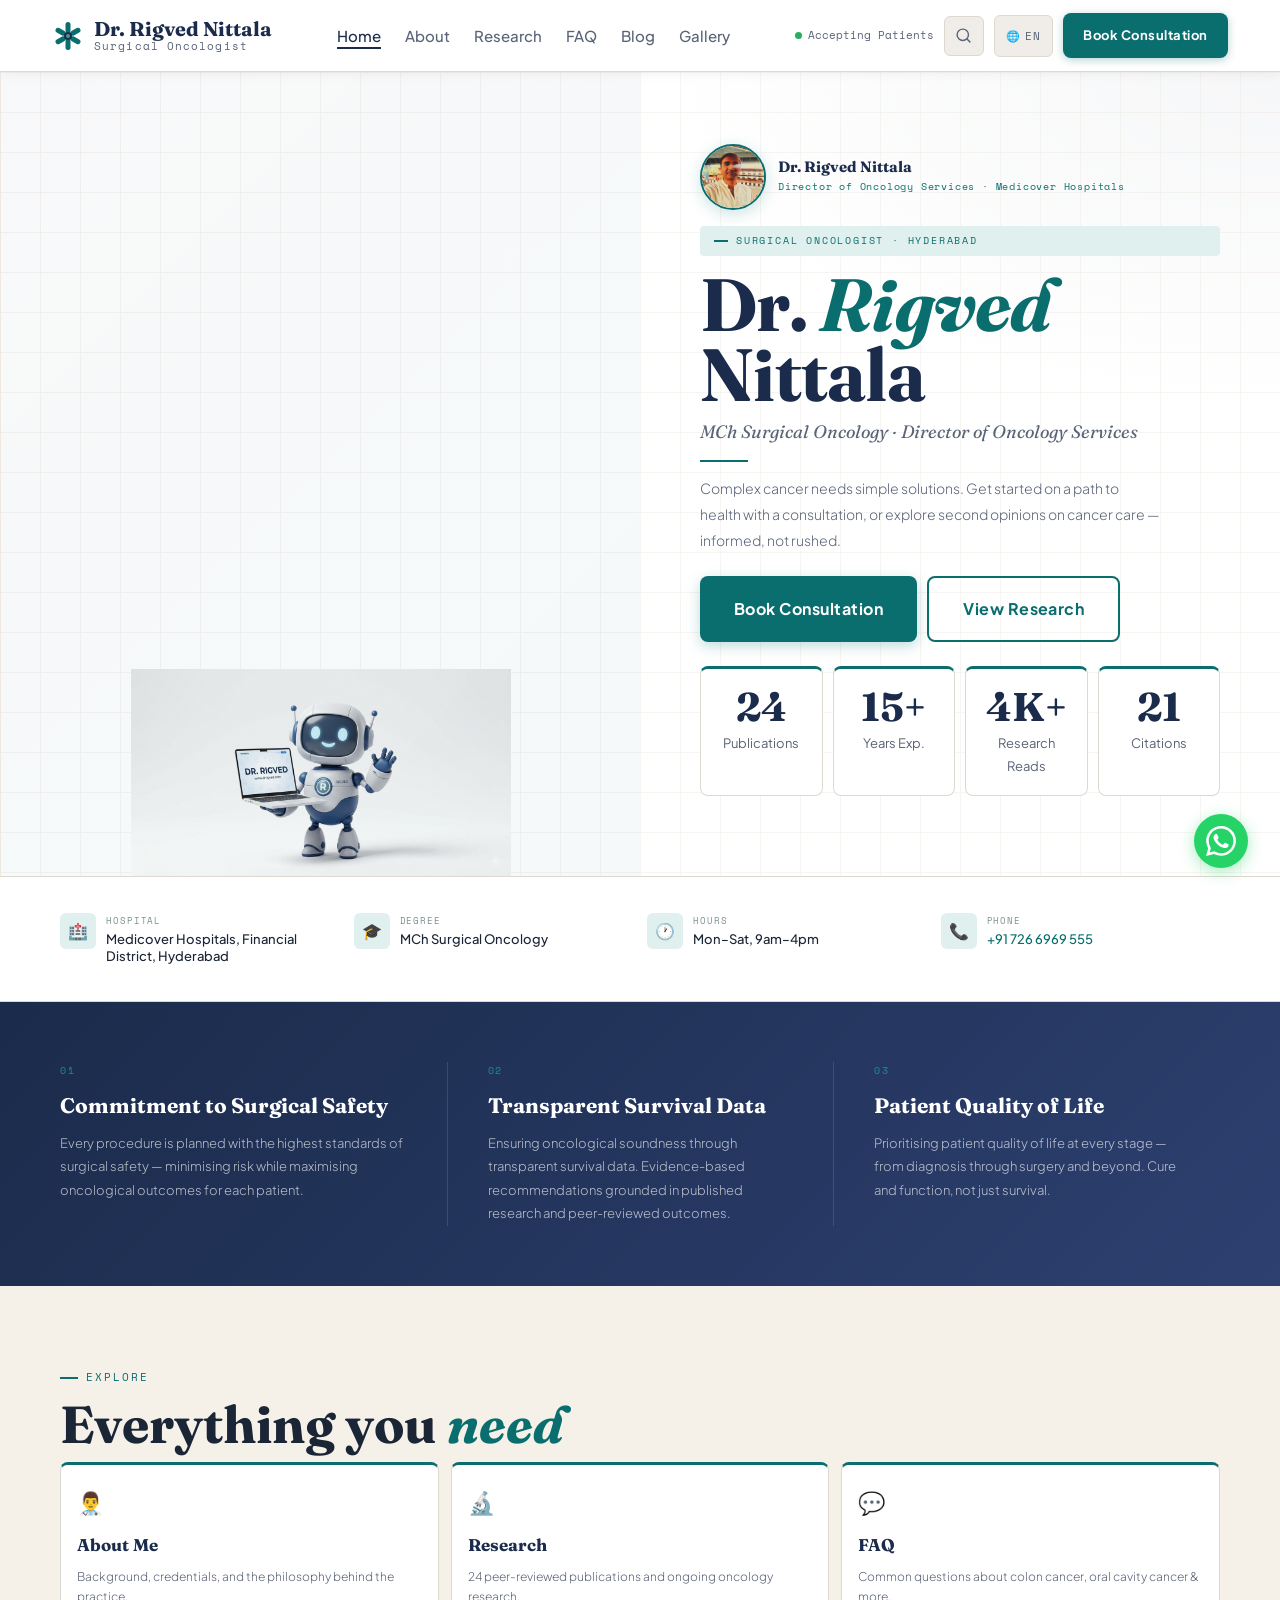
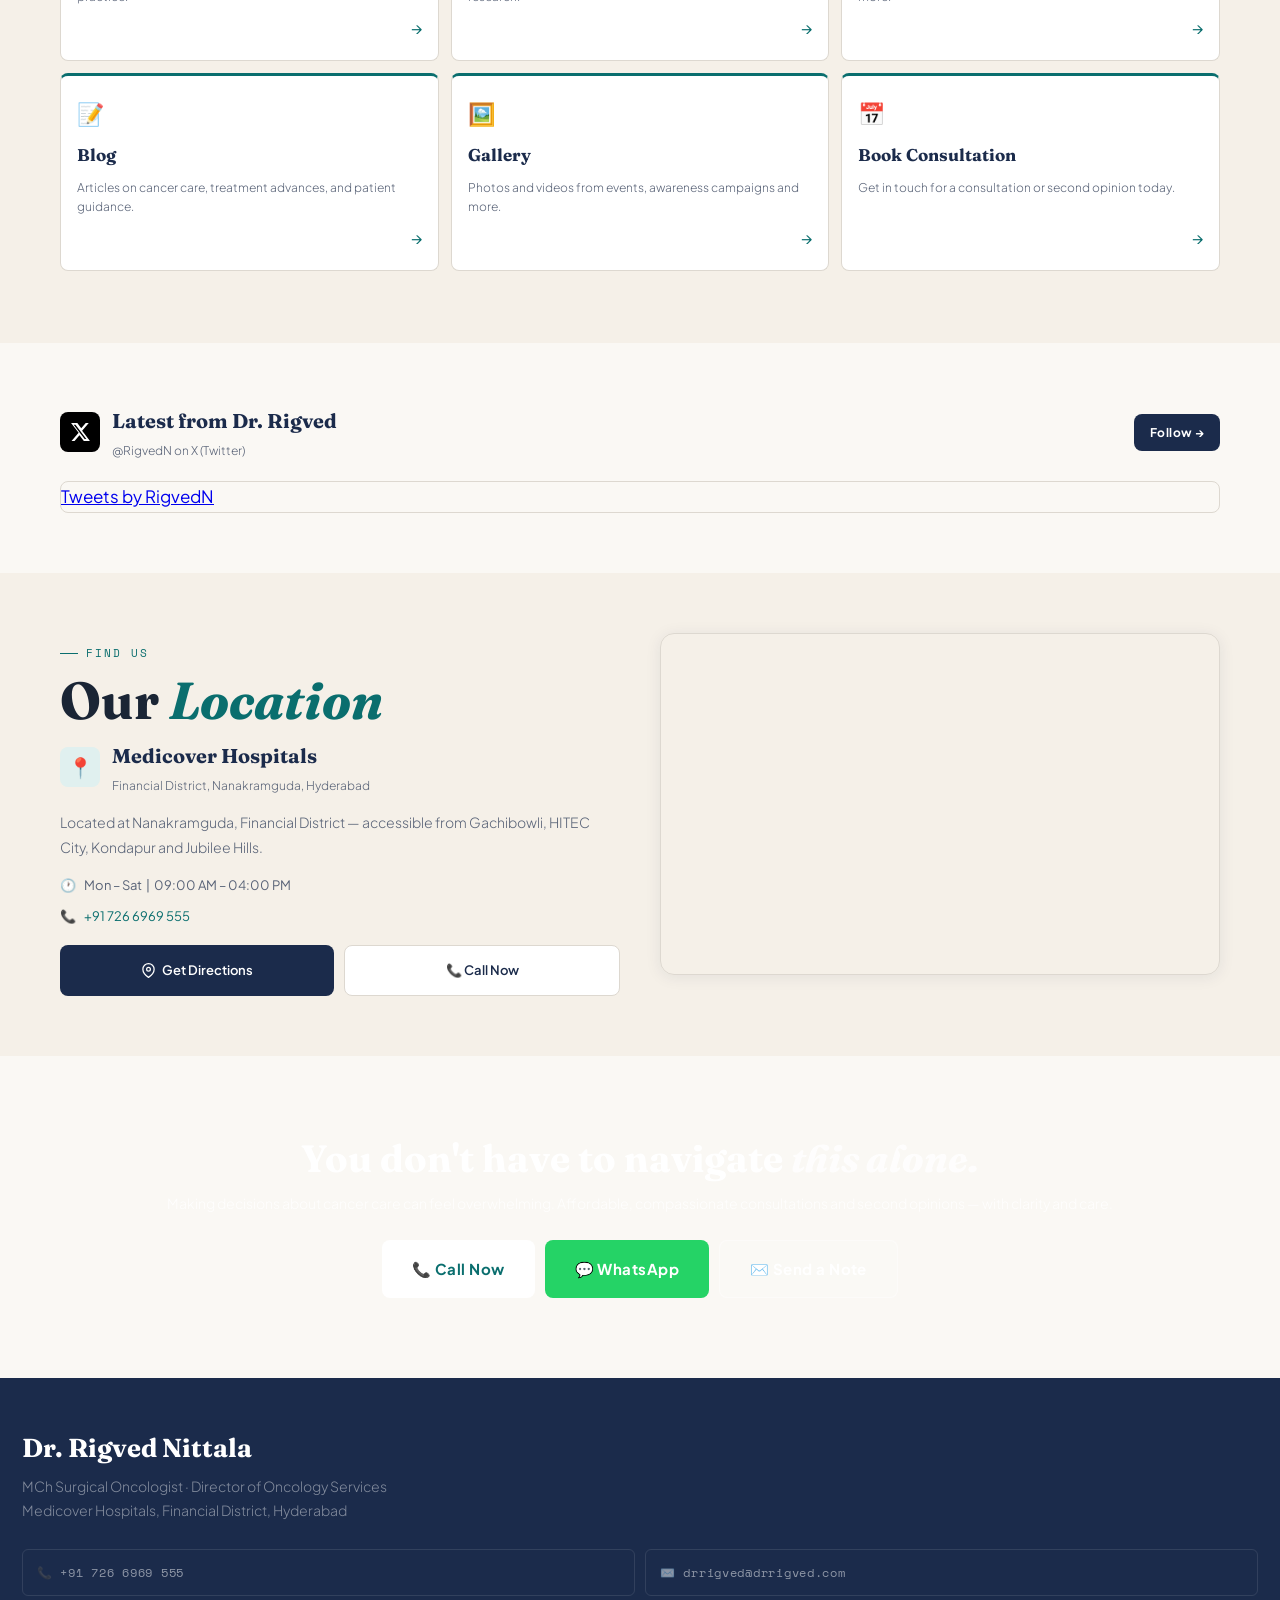
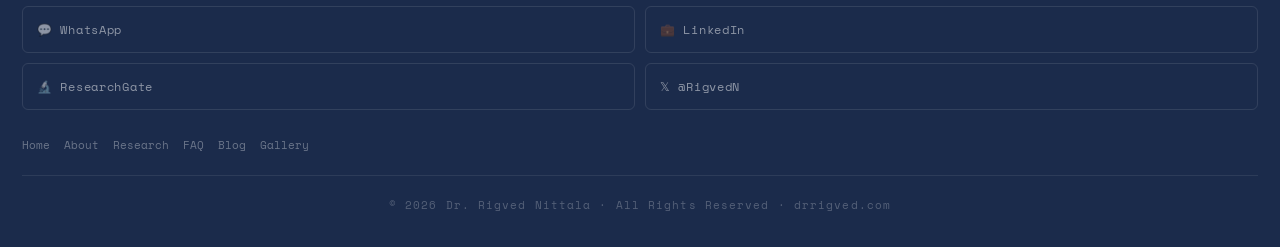
==== index.html @ e98cf2ef "Add files via upload" ====
<!DOCTYPE html>
<html lang="en" data-lang="en">
<head>
<meta charset="UTF-8"><meta name="viewport" content="width=device-width,initial-scale=1">
<title>Dr. Rigved Nittala — Surgical Oncologist, Hyderabad</title>
<meta name="description" content="Complex cancer needs simple solutions. Dr. Rigved Nittala, MCh Surgical Oncologist and Director of Oncology Services at Medicover Hospitals Hyderabad.">
<meta name="theme-color" content="#1B2B4B">
<link rel="manifest" href="manifest.json">
<link rel="stylesheet" href="shared.css">
<style>
/* HERO */
.hero{background:var(--white);position:relative;overflow:hidden;padding:36px 20px 52px}
.hero-bg{position:absolute;inset:0;background:radial-gradient(ellipse 70% 60% at 100% 0%,rgba(27,43,75,.04),transparent 70%);pointer-events:none}
.hero-grid{position:absolute;inset:0;background-image:linear-gradient(var(--border-light) 1px,transparent 1px),linear-gradient(90deg,var(--border-light) 1px,transparent 1px);background-size:40px 40px;opacity:.4;pointer-events:none}
.hero-robot{position:absolute;top:0;right:0;width:150px;pointer-events:none;z-index:1}
.hero-robot img{width:100%;height:auto;display:block;mix-blend-mode:multiply}
.hero-text{position:relative;z-index:2}
.doc-strip{display:flex;align-items:center;gap:12px;margin-bottom:16px}
.doc-strip-img{width:66px;height:66px;border-radius:50%;object-fit:cover;object-position:center top;border:2.5px solid var(--teal);box-shadow:0 4px 16px rgba(10,110,110,.2);flex-shrink:0}
.doc-strip-name{font-family:var(--serif);font-size:15px;font-weight:700;color:var(--navy);line-height:1.2}
.doc-strip-role{font-family:var(--mono);font-size:10px;letter-spacing:.08em;color:var(--teal);margin-top:2px}
.hero-badge{display:inline-flex;align-items:center;gap:8px;font-family:var(--mono);font-size:10px;letter-spacing:.18em;text-transform:uppercase;color:var(--teal);background:var(--teal-pale);padding:6px 14px;border-radius:4px;margin-bottom:14px}
.hero-badge::before{content:'';width:14px;height:1.5px;background:var(--teal)}
.hero-name{font-family:var(--serif);font-size:clamp(36px,9vw,74px);font-weight:700;line-height:.95;letter-spacing:-.01em;color:var(--navy);margin-bottom:6px}
.hero-name span{color:var(--teal);font-style:italic}
.hero-title{font-family:var(--serif);font-size:clamp(13px,3vw,18px);font-style:italic;color:var(--muted);margin-bottom:12px}
.hero-divider{width:48px;height:2.5px;background:var(--teal);margin-bottom:14px}
.hero-desc{font-size:14px;line-height:1.85;color:var(--muted);font-weight:300;margin-bottom:22px;max-width:460px}
.hero-ctas{display:flex;flex-direction:column;gap:10px;margin-bottom:24px}
.stats-row{display:grid;grid-template-columns:1fr 1fr;gap:10px;position:relative;z-index:2}

/* PILLARS */
.pillars{background:linear-gradient(135deg,var(--navy) 0%,var(--navy-light) 100%);padding:40px 20px}
.pillar{border-top:1px solid rgba(255,255,255,.12);padding:24px 0}
.pillar:first-child{border-top:none;padding-top:0}
.pillar-num{font-family:var(--mono);font-size:10px;letter-spacing:.18em;color:var(--teal-light);margin-bottom:8px}
.pillar-title{font-family:var(--serif);font-size:21px;font-weight:700;color:white;margin-bottom:8px}
.pillar-desc{font-size:13px;line-height:1.8;color:rgba(255,255,255,.68);font-weight:300}

/* QUICK LINKS */
.quick-links{padding:40px 20px;background:var(--bg-ivory)}
.quick-links-grid{display:grid;grid-template-columns:1fr 1fr;gap:12px}
.ql-card{background:var(--white);border:1px solid var(--border);border-radius:var(--radius);padding:18px 16px;text-decoration:none;color:var(--text);display:flex;flex-direction:column;gap:8px;transition:all .2s;border-top:3px solid var(--teal)}
.ql-card:active,.ql-card:hover{box-shadow:var(--shadow-lg);transform:translateY(-2px)}
.ql-icon{font-size:22px}
.ql-title{font-family:var(--serif);font-size:17px;font-weight:700;color:var(--navy)}
.ql-desc{font-size:12px;color:var(--muted);font-weight:300;line-height:1.6}
.ql-arrow{font-size:16px;color:var(--teal);margin-top:auto;align-self:flex-end}

/* TRUST STRIP */
.trust-strip{background:var(--white);border-top:1px solid var(--border);border-bottom:1px solid var(--border);padding:24px 20px}
.trust-items{display:grid;grid-template-columns:1fr 1fr;gap:14px}
.trust-item{display:flex;align-items:flex-start;gap:10px}
.trust-icon{width:36px;height:36px;background:var(--teal-pale);border-radius:6px;display:flex;align-items:center;justify-content:center;font-size:16px;flex-shrink:0}
.trust-label{font-family:var(--mono);font-size:9px;letter-spacing:.1em;color:var(--sage);text-transform:uppercase;margin-bottom:2px}
.trust-val{font-size:13px;font-weight:500;color:var(--text);line-height:1.3}

/* TWITTER FEED */
.twitter-section{padding:40px 20px;background:var(--bg)}
.twitter-header{display:flex;align-items:center;gap:12px;margin-bottom:20px}
.twitter-icon{width:40px;height:40px;background:#000;border-radius:8px;display:flex;align-items:center;justify-content:center;flex-shrink:0}
.twitter-icon svg{width:22px;height:22px;fill:white}
.twitter-title{font-family:var(--serif);font-size:20px;font-weight:700;color:var(--navy)}
.twitter-sub{font-size:12px;color:var(--muted);font-weight:300;margin-top:2px}
.twitter-embed-wrap{border-radius:var(--radius);overflow:hidden;border:1px solid var(--border);max-height:480px;overflow-y:auto}

/* LOCATION MAP */
.location-section{padding:40px 20px;background:var(--bg-ivory)}
.location-header{display:flex;align-items:center;gap:12px;margin-bottom:14px}
.location-pin{width:40px;height:40px;background:var(--teal-pale);border-radius:8px;display:flex;align-items:center;justify-content:center;font-size:20px;flex-shrink:0}
.location-title{font-family:var(--serif);font-size:20px;font-weight:700;color:var(--navy)}
.location-sub{font-size:12px;color:var(--muted);font-weight:300;margin-top:2px}
.map-wrap{border-radius:var(--radius-lg);overflow:hidden;border:1px solid var(--border);box-shadow:var(--shadow)}
.map-wrap iframe{width:100%;height:260px;border:0;display:block}
.map-actions{display:flex;gap:10px;margin-top:12px}
.map-btn{flex:1;display:flex;align-items:center;justify-content:center;gap:6px;padding:13px;background:var(--navy);color:white;border-radius:var(--radius);text-decoration:none;font-family:var(--sans);font-size:13px;font-weight:600;transition:background .2s;min-height:48px}
.map-btn:hover{background:var(--navy-light)}
.map-btn-ghost{background:var(--white);color:var(--navy);border:1.5px solid var(--border)}
.map-btn-ghost:hover{border-color:var(--navy)}

/* CTA BANNER */
.cta-banner{background:linear-gradient(135deg,var(--teal) 0%,var(--coral) 100%);padding:44px 20px;text-align:center}
.cta-banner h2{font-family:var(--serif);font-size:28px;font-weight:700;color:white;margin-bottom:10px;line-height:1.2}
.cta-banner p{font-size:14px;color:rgba(255,255,255,.85);font-weight:300;margin-bottom:24px;line-height:1.7}
.cta-banner-btns{display:flex;flex-direction:column;gap:10px;max-width:300px;margin:0 auto}

/* SEARCH */
.search-btn{background:var(--surface);border:1px solid var(--border);border-radius:6px;width:40px;height:40px;display:flex;align-items:center;justify-content:center;cursor:pointer;color:var(--muted);transition:all .2s;flex-shrink:0}
.search-btn:hover{background:var(--teal-pale);border-color:var(--teal);color:var(--teal)}

@media(min-width:768px){
  .hero{padding:0;display:grid;grid-template-columns:1fr 1fr;gap:0;align-items:stretch;min-height:calc(100vh - 104px)}
  .hero-text{padding:72px 60px 80px;display:flex;flex-direction:column;justify-content:center}
  .hero-robot{position:static;width:100%;height:100%;display:flex;align-items:flex-end;justify-content:center;background:linear-gradient(135deg,rgba(27,43,75,.03),rgba(10,110,110,.04));border-left:1px solid var(--border-light);padding:20px 24px 0}
  .hero-robot img{width:min(380px,90%);height:auto;mix-blend-mode:multiply}
  .hero-ctas{flex-direction:row}
  .stats-row{grid-template-columns:repeat(4,1fr)}
  .pillars{padding:60px;display:grid;grid-template-columns:repeat(3,1fr);gap:0}
  .pillar{border-top:none;border-left:1px solid rgba(255,255,255,.12);padding:0 40px}
  .pillar:first-child{padding-left:0;border-left:none}
  .quick-links{padding:72px 60px}
  .quick-links-grid{grid-template-columns:repeat(3,1fr)}
  .trust-strip{padding:36px 60px}
  .trust-items{grid-template-columns:repeat(4,1fr)}
  .twitter-section{padding:60px}
  .location-section{padding:60px}
  .location-content{display:grid;grid-template-columns:1fr 1fr;gap:40px;align-items:start}
  .map-wrap iframe{height:340px}
  .cta-banner{padding:80px 60px}
  .cta-banner h2{font-size:38px}
  .cta-banner-btns{flex-direction:row;max-width:none;justify-content:center}
}
</style>
</head>
<body>

<!-- TRANSLATIONS -->
<script>
const TRANSLATIONS = {
  en: {
    badge:'Surgical Oncologist · Hyderabad',
    heroDesc:'Complex cancer needs simple solutions. Get started on a path to health with a consultation, or explore second opinions on cancer care — informed, not rushed.',
    bookBtn:'Book Consultation',
    viewResearch:'View Research',
    pillar1Title:'Commitment to Surgical Safety',
    pillar1Desc:'Every procedure is planned with the highest standards of surgical safety — minimising risk while maximising oncological outcomes for each patient.',
    pillar2Title:'Transparent Survival Data',
    pillar2Desc:'Ensuring oncological soundness through transparent survival data. Evidence-based recommendations grounded in published research and peer-reviewed outcomes.',
    pillar3Title:'Patient Quality of Life',
    pillar3Desc:'Prioritising patient quality of life at every stage — from diagnosis through surgery and beyond. Cure and function, not just survival.',
    floatBtn:'📞 Book Appointment Now',
    trustHospital:'Medicover Hospitals, Financial District, Hyderabad',
    trustDegree:'MCh Surgical Oncology',
    trustHours:'Mon–Sat, 9am–4pm',
    trustPhone:'+91 726 6969 555',
  },
  te: {
    badge:'శస్త్రచికిత్స ఆంకాలజిస్ట్ · హైదరాబాద్',
    heroDesc:'క్లిష్టమైన క్యాన్సర్‌కు సరళమైన పరిష్కారాలు అవసరం. సంప్రదింపు ద్వారా ఆరోగ్య మార్గంలో ప్రారంభించండి.',
    bookBtn:'అపాయింట్‌మెంట్ బుక్ చేయండి',
    viewResearch:'పరిశోధన చూడండి',
    pillar1Title:'శస్త్రచికిత్స భద్రతకు నిబద్ధత',
    pillar1Desc:'ప్రతి విధానం అత్యున్నత శస్త్రచికిత్స భద్రతా ప్రమాణాలతో ప్రణాళిక చేయబడుతుంది.',
    pillar2Title:'పారదర్శక మనుగడ డేటా',
    pillar2Desc:'ప్రచురించిన పరిశోధన మరియు పీర్-రివ్యూ ఫలితాలపై ఆధారపడిన సాక్ష్య-ఆధారిత సిఫార్సులు.',
    pillar3Title:'రోగి జీవన నాణ్యత',
    pillar3Desc:'రోగ నిర్ధారణ నుండి శస్త్రచికిత్స వరకు ప్రతి దశలో రోగి జీవన నాణ్యతకు ప్రాధాన్యత.',
    floatBtn:'📞 ఇప్పుడు అపాయింట్‌మెంట్ బుక్ చేయండి',
    trustHospital:'మెడికోవర్ హాస్పిటల్స్, ఫైనాన్షియల్ డిస్ట్రిక్ట్, హైదరాబాద్',
    trustDegree:'MCh శస్త్రచికిత్స ఆంకాలజీ',
    trustHours:'సోమ–శని, ఉదయం 9 – సాయంత్రం 4',
    trustPhone:'+91 726 6969 555',
  },
  hi: {
    badge:'सर्जिकल ऑन्कोलॉजिस्ट · हैदराबाद',
    heroDesc:'जटिल कैंसर को सरल समाधान की जरूरत है। परामर्श से स्वास्थ्य की राह शुरू करें।',
    bookBtn:'अपॉइंटमेंट बुक करें',
    viewResearch:'शोध देखें',
    pillar1Title:'सर्जिकल सुरक्षा के प्रति प्रतिबद्धता',
    pillar1Desc:'हर प्रक्रिया सर्जिकल सुरक्षा के उच्चतम मानकों के साथ योजनाबद्ध है।',
    pillar2Title:'पारदर्शी उत्तरजीविता डेटा',
    pillar2Desc:'प्रकाशित शोध और सहकर्मी-समीक्षित परिणामों पर आधारित साक्ष्य-आधारित सिफारिशें।',
    pillar3Title:'रोगी जीवन गुणवत्ता',
    pillar3Desc:'निदान से सर्जरी तक हर चरण में रोगी के जीवन की गुणवत्ता को प्राथमिकता।',
    floatBtn:'📞 अभी अपॉइंटमेंट बुक करें',
    trustHospital:'मेडिकवर हॉस्पिटल्स, फाइनेंशियल डिस्ट्रिक्ट, हैदराबाद',
    trustDegree:'MCh सर्जिकल ऑन्कोलॉजी',
    trustHours:'सोम–शनि, सुबह 9 – शाम 4',
    trustPhone:'+91 726 6969 555',
  }
};
let currentLang = 'en';
function setLang(lang) {
  currentLang = lang;
  const t = TRANSLATIONS[lang];
  document.querySelectorAll('[data-t]').forEach(el => {
    const key = el.dataset.t;
    if (t[key]) el.innerHTML = t[key];
  });
  document.querySelectorAll('.lang-option').forEach(o => o.classList.toggle('active', o.dataset.lang === lang));
  document.documentElement.setAttribute('lang', lang);
  toggleLangMenu();
}
function toggleLangMenu() {
  document.getElementById('langMenu').classList.toggle('open');
}
</script>

</div>

<!-- NAV -->
<nav class="main-nav">
  <a href="index.html" class="nav-logo">
    <svg width="32" height="32" viewBox="0 0 64 64"><g transform="translate(32,32)"><rect x="-5" y="-28" width="10" height="22" rx="5" fill="#0A6E6E" transform="rotate(0)"/><rect x="-5" y="-28" width="10" height="22" rx="5" fill="#0A6E6E" transform="rotate(60)"/><rect x="-5" y="-28" width="10" height="22" rx="5" fill="#0A6E6E" transform="rotate(120)"/><rect x="-5" y="-28" width="10" height="22" rx="5" fill="#0A6E6E" transform="rotate(180)"/><rect x="-5" y="-28" width="10" height="22" rx="5" fill="#0A6E6E" transform="rotate(240)"/><rect x="-5" y="-28" width="10" height="22" rx="5" fill="#0A6E6E" transform="rotate(300)"/><circle r="8" fill="#1B2B4B"/><circle r="4" fill="#4A9B8E"/></g></svg>
    <div class="nav-logo-text">Dr. Rigved Nittala<small>Surgical Oncologist</small></div>
  </a>
  <ul class="nav-links">
    <li><a href="index.html" class="active">Home</a></li>
    <li><a href="about.html">About</a></li>
    <li><a href="research.html">Research</a></li>
    <li><a href="faq.html">FAQ</a></li>
    <li><a href="blog.html">Blog</a></li>
    <li><a href="gallery.html">Gallery</a></li>
  </ul>
  <div class="nav-right" style="position:relative">
    <div class="nav-status" style="display:none;align-items:center;gap:6px;font-family:var(--mono);font-size:11px;color:var(--muted)" id="navStatus"><span class="status-dot"></span>Accepting Patients</div>
    <button class="search-btn" onclick="openSearch()" aria-label="Search">
      <svg width="17" height="17" viewBox="0 0 24 24" fill="none" stroke="currentColor" stroke-width="2" stroke-linecap="round" stroke-linejoin="round"><circle cx="11" cy="11" r="8"/><line x1="21" y1="21" x2="16.65" y2="16.65"/></svg>
    </button>
    <button class="lang-btn" onclick="toggleLangMenu()">🌐 <span id="langLabel">EN</span></button>
    <div class="lang-menu" id="langMenu">
      <div class="lang-option active" data-lang="en" onclick="setLang('en');document.getElementById('langLabel').textContent='EN'">🇬🇧 English</div>
      <div class="lang-option" data-lang="te" onclick="setLang('te');document.getElementById('langLabel').textContent='TE'">🇮🇳 తెలుగు</div>
      <div class="lang-option" data-lang="hi" onclick="setLang('hi');document.getElementById('langLabel').textContent='HI'">🇮🇳 हिंदी</div>
    </div>
    <a href="about.html#contact" class="nav-cta">Book Consultation</a>
  </div>
</nav>

<!-- SEARCH OVERLAY -->
<div class="search-overlay" id="searchOverlay" onclick="closeSearchBg(event)">
  <div class="search-box">
    <div class="search-input-wrap">
      <svg width="18" height="18" viewBox="0 0 24 24" fill="none" stroke="var(--teal)" stroke-width="2" stroke-linecap="round" stroke-linejoin="round" style="flex-shrink:0"><circle cx="11" cy="11" r="8"/><line x1="21" y1="21" x2="16.65" y2="16.65"/></svg>
      <input type="text" id="searchInput" placeholder="Search pages, conditions, topics..." autocomplete="off" oninput="doSearch(this.value)" onkeydown="handleKey(event)"/>
      <button onclick="closeSearch()" class="search-close">✕</button>
    </div>
    <div class="search-results" id="searchResults"></div>
    <div class="search-empty" id="searchEmpty" style="display:none;padding:28px;text-align:center;color:var(--muted);font-size:13px">No results found. Try a different search term.</div>
    <div class="search-hints" id="searchHints">
      <div class="search-hint-label">Quick links</div>
      <div class="search-hints-grid">
        <a href="about.html" class="search-hint-chip" onclick="closeSearch()">👨‍⚕️ About</a>
        <a href="research.html" class="search-hint-chip" onclick="closeSearch()">🔬 Research</a>
        <a href="faq.html" class="search-hint-chip" onclick="closeSearch()">💬 FAQ</a>
        <a href="blog.html" class="search-hint-chip" onclick="closeSearch()">📝 Blog</a>
        <a href="gallery.html" class="search-hint-chip" onclick="closeSearch()">🖼️ Gallery</a>
        <a href="about.html#contact" class="search-hint-chip" onclick="closeSearch()">📅 Book</a>
      </div>
    </div>
  </div>
</div>

<div class="page-wrap">

<!-- HERO -->
<section class="hero">
  <div class="hero-bg"></div><div class="hero-grid"></div>
  <div class="hero-robot reveal d2">
    <img src="mascot.png" alt="Dr. Rigved mascot"/>
  </div>
  <div class="hero-text">
    <div class="doc-strip reveal">
      <img src="doctor-photo.jpg" alt="Dr. Rigved Nittala" class="doc-strip-img"/>
      <div>
        <div class="doc-strip-name">Dr. Rigved Nittala</div>
        <div class="doc-strip-role">Director of Oncology Services · Medicover Hospitals</div>
      </div>
    </div>
    <div class="hero-badge reveal d1" data-t="badge">Surgical Oncologist · Hyderabad</div>
    <h1 class="hero-name reveal d1">Dr. <span>Rigved</span><br>Nittala</h1>
    <div class="hero-title reveal d2">MCh Surgical Oncology · Director of Oncology Services</div>
    <div class="hero-divider reveal d2"></div>
    <p class="hero-desc reveal d3" data-t="heroDesc">Complex cancer needs simple solutions. Get started on a path to health with a consultation, or explore second opinions on cancer care — informed, not rushed.</p>
    <div class="hero-ctas reveal d3">
      <a href="about.html#contact" class="btn btn-primary btn-lg" data-t="bookBtn">Book Consultation</a>
      <a href="research.html" class="btn btn-ghost btn-lg" data-t="viewResearch">View Research</a>
    </div>
    <div class="stats-row reveal d3">
      <div class="stat-card"><div class="stat-num">24</div><div class="stat-label">Publications</div></div>
      <div class="stat-card"><div class="stat-num">15+</div><div class="stat-label">Years Exp.</div></div>
      <div class="stat-card"><div class="stat-num">4K+</div><div class="stat-label">Research Reads</div></div>
      <div class="stat-card"><div class="stat-num">21</div><div class="stat-label">Citations</div></div>
    </div>
  </div>
</section>

<!-- TRUST STRIP -->
<div class="trust-strip">
  <div class="trust-items reveal">
    <div class="trust-item"><div class="trust-icon">🏥</div><div><div class="trust-label">Hospital</div><div class="trust-val" data-t="trustHospital">Medicover Hospitals, Financial District, Hyderabad</div></div></div>
    <div class="trust-item"><div class="trust-icon">🎓</div><div><div class="trust-label">Degree</div><div class="trust-val" data-t="trustDegree">MCh Surgical Oncology</div></div></div>
    <div class="trust-item"><div class="trust-icon">🕐</div><div><div class="trust-label">Hours</div><div class="trust-val" data-t="trustHours">Mon–Sat, 9am–4pm</div></div></div>
    <div class="trust-item"><div class="trust-icon">📞</div><div><div class="trust-label">Phone</div><div class="trust-val"><a href="tel:+917266969555" style="color:var(--teal);text-decoration:none" data-t="trustPhone">+91 726 6969 555</a></div></div></div>
  </div>
</div>

<!-- PILLARS -->
<div class="pillars">
  <div class="pillar reveal">
    <div class="pillar-num">01</div>
    <div class="pillar-title" data-t="pillar1Title">Commitment to Surgical Safety</div>
    <p class="pillar-desc" data-t="pillar1Desc">Every procedure is planned with the highest standards of surgical safety — minimising risk while maximising oncological outcomes for each patient.</p>
  </div>
  <div class="pillar reveal d1">
    <div class="pillar-num">02</div>
    <div class="pillar-title" data-t="pillar2Title">Transparent Survival Data</div>
    <p class="pillar-desc" data-t="pillar2Desc">Ensuring oncological soundness through transparent survival data. Evidence-based recommendations grounded in published research and peer-reviewed outcomes.</p>
  </div>
  <div class="pillar reveal d2">
    <div class="pillar-num">03</div>
    <div class="pillar-title" data-t="pillar3Title">Patient Quality of Life</div>
    <p class="pillar-desc" data-t="pillar3Desc">Prioritising patient quality of life at every stage — from diagnosis through surgery and beyond. Cure and function, not just survival.</p>
  </div>
</div>

<!-- QUICK LINKS -->
<div class="quick-links">
  <div class="section-label reveal">Explore</div>
  <h2 class="section-title reveal">Everything you <em>need</em></h2>
  <div class="quick-links-grid">
    <a href="about.html" class="ql-card reveal"><div class="ql-icon">👨‍⚕️</div><div class="ql-title">About Me</div><div class="ql-desc">Background, credentials, and the philosophy behind the practice.</div><div class="ql-arrow">→</div></a>
    <a href="research.html" class="ql-card reveal d1"><div class="ql-icon">🔬</div><div class="ql-title">Research</div><div class="ql-desc">24 peer-reviewed publications and ongoing oncology research.</div><div class="ql-arrow">→</div></a>
    <a href="faq.html" class="ql-card reveal d2"><div class="ql-icon">💬</div><div class="ql-title">FAQ</div><div class="ql-desc">Common questions about colon cancer, oral cavity cancer &amp; more.</div><div class="ql-arrow">→</div></a>
    <a href="blog.html" class="ql-card reveal"><div class="ql-icon">📝</div><div class="ql-title">Blog</div><div class="ql-desc">Articles on cancer care, treatment advances, and patient guidance.</div><div class="ql-arrow">→</div></a>
    <a href="gallery.html" class="ql-card reveal d1"><div class="ql-icon">🖼️</div><div class="ql-title">Gallery</div><div class="ql-desc">Photos and videos from events, awareness campaigns and more.</div><div class="ql-arrow">→</div></a>
    <a href="about.html#contact" class="ql-card reveal d2" style="border-top-color:var(--teal)"><div class="ql-icon">📅</div><div class="ql-title">Book Consultation</div><div class="ql-desc">Get in touch for a consultation or second opinion today.</div><div class="ql-arrow" style="color:var(--teal)">→</div></a>
  </div>
</div>

<!-- TWITTER FEED -->
<div class="twitter-section">
  <div class="twitter-header reveal">
    <div class="twitter-icon">
      <svg viewBox="0 0 24 24"><path d="M18.244 2.25h3.308l-7.227 8.26 8.502 11.24H16.17l-4.714-6.231-5.401 6.231H2.742l7.733-8.835L2.252 2.25h6.837l4.26 5.632zm-1.161 17.52h1.833L7.084 4.126H5.117z"/></svg>
    </div>
    <div>
      <div class="twitter-title">Latest from Dr. Rigved</div>
      <div class="twitter-sub">@RigvedN on X (Twitter)</div>
    </div>
    <a href="https://twitter.com/RigvedN" target="_blank" class="btn btn-navy" style="margin-left:auto;font-size:12px;padding:8px 16px;min-height:36px">Follow →</a>
  </div>
  <div class="twitter-embed-wrap reveal d1">
    <a class="twitter-timeline" data-lang="en" data-height="460" data-theme="light" data-chrome="noheader nofooter noborders" href="https://twitter.com/RigvedN?ref_src=twsrc%5Etfw">Tweets by RigvedN</a>
  </div>
</div>

<!-- LOCATION MAP -->
<div class="location-section">
  <div class="location-content">
    <div>
      <div class="section-label reveal">Find Us</div>
      <h2 class="section-title reveal">Our <em>Location</em></h2>
      <div class="location-header reveal d1">
        <div class="location-pin">📍</div>
        <div>
          <div class="location-title">Medicover Hospitals</div>
          <div class="location-sub">Financial District, Nanakramguda, Hyderabad</div>
        </div>
      </div>
      <p class="reveal d2" style="font-size:14px;color:var(--muted);font-weight:300;line-height:1.8;margin-bottom:14px">Located at Nanakramguda, Financial District — accessible from Gachibowli, HITEC City, Kondapur and Jubilee Hills.</p>
      <div style="display:flex;flex-direction:column;gap:8px;margin-bottom:18px" class="reveal d2">
        <div style="display:flex;align-items:center;gap:8px;font-size:13px;color:var(--muted)"><span style="color:var(--teal)">🕐</span> Mon – Sat &nbsp;|&nbsp; 09:00 AM – 04:00 PM</div>
        <div style="display:flex;align-items:center;gap:8px;font-size:13px;color:var(--muted)"><span style="color:var(--teal)">📞</span><a href="tel:+917266969555" style="color:var(--teal);text-decoration:none">+91 726 6969 555</a></div>
      </div>
      <div class="map-actions reveal d3">
        <a href="https://www.google.com/maps/place/Medicover+Hospitals+Financial+District,+Hyderabad/@17.4128318,78.3357603,17z" target="_blank" class="map-btn">
          <svg width="15" height="15" viewBox="0 0 24 24" fill="none" stroke="white" stroke-width="2" stroke-linecap="round" stroke-linejoin="round"><path d="M21 10c0 7-9 13-9 13s-9-6-9-13a9 9 0 0118 0z"/><circle cx="12" cy="10" r="3"/></svg>
          Get Directions
        </a>
        <a href="tel:+917266969555" class="map-btn map-btn-ghost">📞 Call Now</a>
      </div>
    </div>
    <div class="map-wrap reveal d1">
      <iframe src="https://www.google.com/maps/embed?pb=!1m18!1m12!1m3!1d3807.8!2d78.3335716!3d17.4128318!2m3!1f0!2f0!3f0!3m2!1i1024!2i768!4f13.1!3m3!1m2!1s0x3bcb95006badfc35%3A0x31262c5c3a812822!2sMedicover%20Hospitals%20Financial%20District%2C%20Hyderabad!5e0!3m2!1sen!2sin!4v1699000000000!5m2!1sen!2sin" allowfullscreen="" loading="lazy" referrerpolicy="no-referrer-when-downgrade" title="Medicover Hospitals Financial District Hyderabad"></iframe>
    </div>
  </div>
</div>

<!-- CTA BANNER -->
<div class="cta-banner">
  <h2 class="reveal">You don't have to navigate <em style="opacity:.85">this alone.</em></h2>
  <p class="reveal d1">Making decisions about cancer care can feel overwhelming. Affordable, compassionate consultations and second opinions — with clarity and care.</p>
  <div class="cta-banner-btns reveal d2">
    <a href="tel:+917266969555" class="btn" style="background:white;color:var(--teal);font-weight:700;min-height:52px">📞 Call Now</a>
    <a href="https://wa.me/917266969555" target="_blank" class="btn" style="background:#25D366;color:white;min-height:52px">💬 WhatsApp</a>
    <a href="about.html#contact" class="btn" style="background:rgba(255,255,255,.15);color:white;border:1.5px solid rgba(255,255,255,.4);min-height:52px">✉️ Send a Note</a>
  </div>
</div>

<!-- FOOTER -->
<footer class="main-footer">
  <div class="footer-name">Dr. Rigved Nittala</div>
  <p class="footer-tagline">MCh Surgical Oncologist · Director of Oncology Services<br>Medicover Hospitals, Financial District, Hyderabad</p>
  <div class="footer-grid">
    <a href="tel:+917266969555">📞 +91 726 6969 555</a>
    <a href="mailto:drrigved@drrigved.com">✉️ drrigved@drrigved.com</a>
    <a href="https://wa.me/917266969555" target="_blank">💬 WhatsApp</a>
    <a href="http://www.linkedin.com/in/drrigvednittala" target="_blank">💼 LinkedIn</a>
    <a href="https://www.researchgate.net/profile/Rigved-Nittala" target="_blank">🔬 ResearchGate</a>
    <a href="https://twitter.com/RigvedN" target="_blank">𝕏 @RigvedN</a>
  </div>
  <div style="display:flex;gap:14px;flex-wrap:wrap;margin-bottom:20px">
    <a href="index.html" style="font-family:var(--mono);font-size:11px;color:rgba(255,255,255,.35);text-decoration:none">Home</a>
    <a href="about.html" style="font-family:var(--mono);font-size:11px;color:rgba(255,255,255,.35);text-decoration:none">About</a>
    <a href="research.html" style="font-family:var(--mono);font-size:11px;color:rgba(255,255,255,.35);text-decoration:none">Research</a>
    <a href="faq.html" style="font-family:var(--mono);font-size:11px;color:rgba(255,255,255,.35);text-decoration:none">FAQ</a>
    <a href="blog.html" style="font-family:var(--mono);font-size:11px;color:rgba(255,255,255,.35);text-decoration:none">Blog</a>
    <a href="gallery.html" style="font-family:var(--mono);font-size:11px;color:rgba(255,255,255,.35);text-decoration:none">Gallery</a>
  </div>
  <div class="footer-copy">© 2026 Dr. Rigved Nittala · All Rights Reserved · drrigved.com</div>
</footer>
</div>

<!-- BOTTOM NAV -->
<nav class="bottom-nav">
  <a href="index.html" class="active"><svg viewBox="0 0 24 24"><path d="M3 9l9-7 9 7v11a2 2 0 01-2 2H5a2 2 0 01-2-2z"/><polyline points="9,22 9,12 15,12 15,22"/></svg>Home</a>
  <a href="about.html"><svg viewBox="0 0 24 24"><path d="M20 21v-2a4 4 0 00-4-4H8a4 4 0 00-4 4v2"/><circle cx="12" cy="7" r="4"/></svg>About</a>
  <a href="research.html"><svg viewBox="0 0 24 24"><path d="M2 3h6a4 4 0 014 4v14a3 3 0 00-3-3H2z"/><path d="M22 3h-6a4 4 0 00-4 4v14a3 3 0 013-3h7z"/></svg>Research</a>
  <a href="faq.html"><svg viewBox="0 0 24 24"><circle cx="12" cy="12" r="10"/><path d="M9.09 9a3 3 0 015.83 1c0 2-3 3-3 3"/><line x1="12" y1="17" x2="12.01" y2="17"/></svg>FAQ</a>
  <a href="blog.html"><svg viewBox="0 0 24 24"><path d="M11 4H4a2 2 0 00-2 2v14a2 2 0 002 2h14a2 2 0 002-2v-7"/><path d="M18.5 2.5a2.121 2.121 0 013 3L12 15l-4 1 1-4 9.5-9.5z"/></svg>Blog</a>
  <a href="gallery.html"><svg viewBox="0 0 24 24"><rect x="3" y="3" width="18" height="18" rx="2"/><circle cx="8.5" cy="8.5" r="1.5"/><polyline points="21,15 16,10 5,21"/></svg>Gallery</a>
</nav>

<!-- FLOATING STICKY CTA (mobile) -->
<a href="about.html#contact" class="float-cta" data-t="floatBtn">
  <svg viewBox="0 0 24 24"><path d="M22 16.92v3a2 2 0 01-2.18 2 19.79 19.79 0 01-8.63-3.07A19.5 19.5 0 014.5 10.5a19.79 19.79 0 01-3.07-8.67A2 2 0 013.44 0h3a2 2 0 012 1.72c.127.96.361 1.903.7 2.81a2 2 0 01-.45 2.11L7.91 7.91a16 16 0 006.29 6.29l.88-.88a2 2 0 012.11-.45c.907.339 1.85.573 2.81.7A2 2 0 0122 16.92z"/></svg>
  📞 Book Appointment Now
</a>

<!-- WA FLOAT -->
<a href="https://wa.me/917266969555" class="wa-float" target="_blank" aria-label="WhatsApp">
  <svg viewBox="0 0 24 24"><path d="M17.472 14.382c-.297-.149-1.758-.867-2.03-.967-.273-.099-.471-.148-.67.15-.197.297-.767.966-.94 1.164-.173.199-.347.223-.644.075-.297-.15-1.255-.463-2.39-1.475-.883-.788-1.48-1.761-1.653-2.059-.173-.297-.018-.458.13-.606.134-.133.298-.347.446-.52.149-.174.198-.298.298-.497.099-.198.05-.371-.025-.52-.075-.149-.669-1.612-.916-2.207-.242-.579-.487-.5-.669-.51-.173-.008-.371-.01-.57-.01-.198 0-.52.074-.792.372-.272.297-1.04 1.016-1.04 2.479 0 1.462 1.065 2.875 1.213 3.074.149.198 2.096 3.2 5.077 4.487.709.306 1.262.489 1.694.625.712.227 1.36.195 1.871.118.571-.085 1.758-.719 2.006-1.413.248-.694.248-1.289.173-1.413-.074-.124-.272-.198-.57-.347m-5.421 7.403h-.004a9.87 9.87 0 01-5.031-1.378l-.361-.214-3.741.982.998-3.648-.235-.374a9.86 9.86 0 01-1.51-5.26c.001-5.45 4.436-9.884 9.888-9.884 2.64 0 5.122 1.03 6.988 2.898a9.825 9.825 0 012.893 6.994c-.003 5.45-4.437 9.884-9.885 9.884m8.413-18.297A11.815 11.815 0 0012.05 0C5.495 0 .16 5.335.157 11.892c0 2.096.547 4.142 1.588 5.945L.057 24l6.305-1.654a11.882 11.882 0 005.683 1.448h.005c6.554 0 11.89-5.335 11.893-11.893a11.821 11.821 0 00-3.48-8.413Z"/></svg>
</a>

<!-- TWITTER WIDGET SCRIPT -->
<script async src="https://platform.twitter.com/widgets.js" charset="utf-8"></script>

<script>
// TICKER
const tickerItems=['MCh Surgical Oncology','Director of Oncology Services · Medicover Hyderabad','Commitment to Surgical Safety','Transparent Survival Data','Prioritising Patient Quality of Life','24 Peer-Reviewed Publications','Uniportal VATS Specialist','Robotic Surgery','15+ Years Experience','Complex Cancer, Simple Solutions','Second Opinion Consultations','Tata Memorial Centre Trained'];



// REVEAL
const obs=new IntersectionObserver(e=>e.forEach(x=>{if(x.isIntersecting)x.target.classList.add('visible');}),{threshold:.1,rootMargin:'0px 0px -30px 0px'});
document.querySelectorAll('.reveal').forEach(el=>obs.observe(el));

// SEARCH DATA
const SEARCH_DATA=[
  {title:'About Dr. Rigved',desc:'Biography, credentials, career timeline',page:'About',icon:'👨‍⚕️',url:'about.html',tags:'about biography credentials career tata memorial malabar cancer mch surgical oncology'},
  {title:'Book a Consultation',desc:'In-person or online — affordable second opinions',page:'About',icon:'📅',url:'about.html#contact',tags:'book consultation appointment second opinion contact'},
  {title:'Research & Publications',desc:'24 peer-reviewed publications · 4,062 reads · 21 citations',page:'Research',icon:'🔬',url:'research.html',tags:'research publications papers peer reviewed researchgate oesophageal colorectal thoracic'},
  {title:'Colon Cancer FAQ',desc:'10 questions about colon cancer, symptoms, screening',page:'FAQ',icon:'💬',url:'faq.html',tags:'colon cancer faq colonoscopy fit test blood stool piles screening'},
  {title:'Oral Cavity Cancer FAQ',desc:'Questions about mouth cancer, gutka, white patches',page:'FAQ',icon:'💬',url:'faq.html',tags:'oral mouth cancer faq gutka pan masala khaini tobacco leukoplakia'},
  {title:'Blog — Cancer Care Insights',desc:'Evidence-based articles by Dr. Rigved',page:'Blog',icon:'📝',url:'blog.html',tags:'blog articles cancer care insights awareness oral colon treatment'},
  {title:'Gallery',desc:'Photos and videos from Dr. Rigved\'s practice',page:'Gallery',icon:'🖼️',url:'gallery.html',tags:'gallery photos videos events awareness team'},
  {title:'Uniportal VATS',desc:'Single-incision video-assisted thoracoscopic surgery',page:'About',icon:'🫁',url:'about.html',tags:'uniportal vats thoracoscopic minimally invasive thoracic lung oesophageal'},
  {title:'Robotic Surgery',desc:'Robot-assisted precision tumour resection',page:'About',icon:'🤖',url:'about.html',tags:'robotic surgery robot assisted oncology precision tumour'},
  {title:'Pediatric Oncology',desc:'Surgical management of childhood cancers',page:'About',icon:'🧒',url:'about.html',tags:'pediatric oncology childhood cancer surgery'},
  {title:'Second Opinion',desc:'Independent, affordable second opinions on cancer',page:'About',icon:'💬',url:'about.html#contact',tags:'second opinion cancer diagnosis treatment plan independent'},
  {title:'Contact',desc:'+91 726 6969 555 · drrigved@drrigved.com',page:'About',icon:'📞',url:'about.html#contact',tags:'contact phone email whatsapp call'},
];
let searchActive=-1;
function openSearch(){document.getElementById('searchOverlay').classList.add('open');document.body.style.overflow='hidden';setTimeout(()=>document.getElementById('searchInput').focus(),100);}
function closeSearch(){document.getElementById('searchOverlay').classList.remove('open');document.body.style.overflow='';document.getElementById('searchInput').value='';document.getElementById('searchResults').innerHTML='';document.getElementById('searchEmpty').style.display='none';document.getElementById('searchHints').style.display='block';searchActive=-1;}
function closeSearchBg(e){if(e.target===document.getElementById('searchOverlay'))closeSearch();}
function hl(text,q){if(!q)return text;return text.replace(new RegExp(`(${q.replace(/[.*+?^${}()|[\]\\]/g,'\\$&')})`, 'gi'),'<span class="search-result-match">$1</span>');}
function doSearch(q){
  const query=q.trim().toLowerCase();
  const results=document.getElementById('searchResults');
  const empty=document.getElementById('searchEmpty');
  const hints=document.getElementById('searchHints');
  searchActive=-1;
  if(!query){results.innerHTML='';empty.style.display='none';hints.style.display='block';return;}
  hints.style.display='none';
  const matches=SEARCH_DATA.filter(item=>item.title.toLowerCase().includes(query)||item.desc.toLowerCase().includes(query)||item.tags.toLowerCase().includes(query)).slice(0,8);
  if(!matches.length){results.innerHTML='';empty.style.display='block';return;}
  empty.style.display='none';
  results.innerHTML=matches.map((m,i)=>`<a href="${m.url}" class="search-result" onclick="closeSearch()"><div class="search-result-icon">${m.icon}</div><div><div class="search-result-title">${hl(m.title,q.trim())}</div><div class="search-result-desc">${hl(m.desc,q.trim())}</div><div class="search-result-page">${m.page}</div></div></a>`).join('');
}
function handleKey(e){
  const items=document.querySelectorAll('.search-result');
  if(e.key==='Escape'){closeSearch();return;}
  if(e.key==='ArrowDown'){e.preventDefault();searchActive=Math.min(searchActive+1,items.length-1);}
  else if(e.key==='ArrowUp'){e.preventDefault();searchActive=Math.max(searchActive-1,-1);}
  else if(e.key==='Enter'&&searchActive>=0){items[searchActive]?.click();return;}
  items.forEach((el,i)=>el.classList.toggle('active-result',i===searchActive));
}

// DESKTOP STATUS
if(window.innerWidth>=768)document.getElementById('navStatus').style.display='flex';

// PWA
if('serviceWorker' in navigator)navigator.serviceWorker.register('sw.js');
</script>
</body>
</html>
---- shared.css ----
@import url('https://fonts.googleapis.com/css2?family=Fraunces:ital,wght@0,600;0,700;0,800;1,600;1,700&family=Plus+Jakarta+Sans:wght@300;400;500;600;700&family=Space+Mono:wght@400;700&display=swap');
*,*::before,*::after{margin:0;padding:0;box-sizing:border-box}
:root{
  --teal:#0A6E6E;--teal-light:#1A8F8F;--teal-pale:#E0F0EF;--teal-mid:#4A9B8E;--teal-deep:#065555;
  --navy:#1B2B4B;--navy-light:#2D4070;--navy-pale:#EEF2F8;
  --bg:#FAF8F4;--bg-ivory:#F5F0E8;--white:#FFFFFF;--surface:#F0EDE8;--surface2:#EBF3F1;
  --text:#1A2535;--muted:#5A6478;--sage:#7A9090;
  --border:#DDD8D0;--border-light:#EDE8E0;
  --serif:'Fraunces',serif;
  --sans:'Plus Jakarta Sans',sans-serif;
  --mono:'Space Mono',monospace;
  --radius:8px;--radius-lg:14px;
  --shadow:0 2px 16px rgba(27,43,75,0.08);--shadow-lg:0 8px 32px rgba(27,43,75,0.14);
}
html{scroll-behavior:smooth;-webkit-text-size-adjust:100%}
body{background:var(--bg);color:var(--text);font-family:var(--sans);overflow-x:hidden;min-height:100vh;font-size:17px;line-height:1.75}

/* NAV */
.main-nav{position:sticky;top:0;z-index:100;background:rgba(255,255,255,.97);backdrop-filter:blur(14px);border-bottom:1px solid var(--border);height:68px;display:flex;align-items:center;justify-content:space-between;padding:0 22px;box-shadow:0 1px 12px rgba(27,43,75,.06)}
.nav-logo{display:flex;align-items:center;gap:10px;text-decoration:none}
.nav-logo-text{font-family:var(--serif);font-size:20px;font-weight:700;color:var(--navy);line-height:1.1}
.nav-logo-text small{display:block;font-size:11px;font-weight:400;color:var(--muted);font-family:var(--mono);letter-spacing:.1em}
.nav-links{display:none}
.nav-right{display:flex;align-items:center;gap:10px}
.nav-cta{background:var(--teal);color:white;padding:11px 20px;font-family:var(--sans);font-size:13px;font-weight:700;letter-spacing:.04em;border:none;cursor:pointer;text-decoration:none;border-radius:var(--radius);transition:background .2s;white-space:nowrap;box-shadow:0 2px 8px rgba(10,110,110,.3);min-height:42px;display:flex;align-items:center}
.nav-cta:hover{background:var(--teal-light)}

/* LANG & SEARCH */
.lang-btn{background:var(--surface);border:1px solid var(--border);border-radius:6px;padding:8px 11px;font-family:var(--mono);font-size:11px;letter-spacing:.08em;color:var(--muted);cursor:pointer;transition:all .2s;display:flex;align-items:center;gap:5px;min-height:42px}
.lang-btn:hover{border-color:var(--teal);color:var(--teal)}
.lang-menu{display:none;position:absolute;top:72px;right:22px;background:var(--white);border:1px solid var(--border);border-radius:var(--radius);box-shadow:var(--shadow-lg);overflow:hidden;z-index:101;min-width:140px}
.lang-menu.open{display:block}
.lang-option{padding:14px 18px;font-family:var(--sans);font-size:15px;cursor:pointer;transition:background .15s;display:flex;align-items:center;gap:10px;color:var(--text)}
.lang-option:hover{background:var(--teal-pale)}
.lang-option.active{color:var(--teal);font-weight:600}
.search-btn{background:var(--surface);border:1px solid var(--border);border-radius:6px;width:42px;height:42px;display:flex;align-items:center;justify-content:center;cursor:pointer;color:var(--muted);transition:all .2s;flex-shrink:0}
.search-btn:hover{background:var(--teal-pale);border-color:var(--teal);color:var(--teal)}

/* BOTTOM NAV */
.bottom-nav{position:fixed;bottom:0;left:0;right:0;z-index:200;background:white;border-top:1px solid var(--border);display:flex;align-items:stretch;box-shadow:0 -4px 20px rgba(27,43,75,.1);padding-bottom:env(safe-area-inset-bottom)}
.bottom-nav a{flex:1;display:flex;flex-direction:column;align-items:center;justify-content:center;padding:6px 2px;text-decoration:none;color:var(--muted);font-family:var(--mono);font-size:9px;letter-spacing:.05em;text-transform:uppercase;gap:3px;transition:color .2s;min-height:54px}
.bottom-nav a.active,.bottom-nav a:hover{color:var(--teal)}
.bottom-nav a svg{width:21px;height:21px;stroke:currentColor;fill:none;stroke-width:1.5;stroke-linecap:round;stroke-linejoin:round}

/* FLOAT CTA */
.float-cta{position:fixed;bottom:58px;left:0;right:0;z-index:190;background:var(--teal);color:white;padding:15px 20px;font-family:var(--sans);font-size:15px;font-weight:700;text-decoration:none;text-align:center;display:flex;align-items:center;justify-content:center;gap:8px;box-shadow:0 -2px 16px rgba(10,110,110,.35);transition:background .2s}
.float-cta:hover{background:var(--teal-light)}
.float-cta svg{width:18px;height:18px;fill:white;flex-shrink:0}

/* PAGE WRAP */
.page-wrap{padding-bottom:122px}

/* SECTIONS */
.section{padding:52px 22px}
.section-label{display:inline-flex;align-items:center;gap:8px;font-family:var(--mono);font-size:11px;letter-spacing:.18em;text-transform:uppercase;color:var(--teal);margin-bottom:10px}
.section-label::before{content:'';width:18px;height:1.5px;background:var(--teal)}
h2.section-title{font-family:var(--serif);font-size:clamp(30px,7vw,52px);font-weight:700;line-height:1.05;color:var(--text);margin-bottom:10px}
h2.section-title em{font-style:italic;color:var(--teal)}
.section-sub{font-size:17px;color:var(--muted);font-weight:300;line-height:1.85;margin-bottom:32px}

/* CARDS */
.card{background:var(--white);border:1px solid var(--border);border-radius:var(--radius);padding:22px;transition:box-shadow .2s,transform .2s}
.card-teal{border-left:3px solid var(--teal)}
.card-navy{border-left:3px solid var(--navy)}

/* BUTTONS */
.btn{display:inline-flex;align-items:center;justify-content:center;padding:15px 30px;font-family:var(--sans);font-size:15px;font-weight:700;letter-spacing:.03em;border-radius:var(--radius);text-decoration:none;border:none;cursor:pointer;transition:all .2s;min-height:52px;gap:8px}
.btn-primary{background:var(--teal);color:white;box-shadow:0 4px 14px rgba(10,110,110,.25)}
.btn-primary:hover{background:var(--teal-light);transform:translateY(-1px)}
.btn-teal{background:var(--teal);color:white}
.btn-teal:hover{background:var(--teal-light)}
.btn-navy{background:var(--navy);color:white}
.btn-navy:hover{background:var(--navy-light)}
.btn-ghost{border:2px solid var(--teal);color:var(--teal);background:transparent}
.btn-ghost:hover{background:var(--teal-pale)}
.btn-full{width:100%}
.btn-lg{padding:17px 34px;font-size:16px}

/* TAGS */
.tag{display:inline-block;font-family:var(--mono);font-size:11px;letter-spacing:.1em;text-transform:uppercase;padding:5px 13px;border:1px solid var(--border);color:var(--teal);background:var(--teal-pale);border-radius:4px}

/* STAT CARDS */
.stat-card{background:var(--white);border:1px solid var(--border);border-radius:var(--radius);padding:18px;border-top:3px solid var(--teal);text-align:center}
.stat-num{font-family:var(--serif);font-size:40px;font-weight:700;color:var(--navy);line-height:1}
.stat-label{font-size:13px;color:var(--muted);margin-top:5px;font-weight:400}

/* STATUS */
.status-dot{width:7px;height:7px;background:#27ae60;border-radius:50%;display:inline-block;animation:pulse 2.5s ease-in-out infinite}
.nav-status{display:none;align-items:center;gap:6px;font-family:var(--mono);font-size:11px;color:var(--muted)}
@keyframes pulse{0%,100%{opacity:1;transform:scale(1)}50%{opacity:.5;transform:scale(1.5)}}

/* PAGE HERO */
.page-hero{background:linear-gradient(135deg,var(--navy) 0%,var(--navy-light) 100%);padding:52px 22px 70px;position:relative;overflow:hidden}
.page-hero::before{content:'';position:absolute;top:-40px;right:-40px;width:200px;height:200px;background:var(--teal);border-radius:50%;opacity:.08}
.page-hero::after{content:'';position:absolute;bottom:-1px;left:0;right:0;height:34px;background:var(--bg);clip-path:ellipse(55% 100% at 50% 100%)}
.page-hero-label{font-family:var(--mono);font-size:11px;letter-spacing:.2em;color:rgba(255,255,255,.4);text-transform:uppercase;margin-bottom:10px}
.page-hero h1{font-family:var(--serif);font-size:clamp(34px,8vw,58px);font-weight:700;color:white;line-height:1.0;margin-bottom:8px}
.page-hero h1 em{font-style:italic;color:var(--teal-pale)}
.page-hero p{font-size:17px;color:rgba(255,255,255,.75);font-weight:300;line-height:1.75;max-width:540px}

/* REVEAL */
.reveal{opacity:0;transform:translateY(20px);transition:opacity .55s ease,transform .55s ease}
.reveal.visible{opacity:1;transform:translateY(0)}
.d1{transition-delay:.1s}.d2{transition-delay:.2s}.d3{transition-delay:.3s}

/* FOOTER */
.main-footer{background:var(--navy);color:rgba(255,255,255,.6);padding:48px 22px 32px}
.footer-name{font-family:var(--serif);font-size:26px;font-weight:700;color:white;margin-bottom:4px}
.footer-tagline{font-size:14px;color:rgba(255,255,255,.45);margin-bottom:26px;font-weight:300;line-height:1.7}
.footer-grid{display:grid;grid-template-columns:1fr 1fr;gap:10px;margin-bottom:26px}
.footer-grid a{font-family:var(--mono);font-size:12px;letter-spacing:.06em;color:rgba(255,255,255,.5);text-decoration:none;padding:12px 14px;border:1px solid rgba(255,255,255,.1);border-radius:6px;display:flex;align-items:center;gap:8px;transition:all .2s}
.footer-grid a:hover{color:white;border-color:var(--teal)}
.footer-copy{font-family:var(--mono);font-size:11px;letter-spacing:.1em;color:rgba(255,255,255,.25);text-align:center;padding-top:20px;border-top:1px solid rgba(255,255,255,.08)}

/* WA FLOAT */
.wa-float{position:fixed;bottom:132px;right:18px;z-index:189;width:54px;height:54px;background:#25D366;border-radius:50%;display:flex;align-items:center;justify-content:center;box-shadow:0 4px 16px rgba(37,211,102,.4);text-decoration:none}
.wa-float svg{width:30px;height:30px;fill:white}

/* FORM */
.fg{margin-bottom:16px}
.fg label{display:block;font-family:var(--mono);font-size:11px;letter-spacing:.14em;text-transform:uppercase;color:var(--muted);margin-bottom:7px}
.fg input,.fg textarea,.fg select{width:100%;border:1.5px solid var(--border);border-radius:6px;padding:14px 16px;font-family:var(--sans);font-size:16px;color:var(--text);background:var(--white);outline:none;transition:border-color .2s,box-shadow .2s;-webkit-appearance:none;min-height:52px}
.fg input:focus,.fg textarea:focus,.fg select:focus{border-color:var(--teal);box-shadow:0 0 0 3px rgba(10,110,110,.1)}
.fg textarea{resize:vertical;min-height:92px}
.fg-row{display:grid;grid-template-columns:1fr 1fr;gap:14px}

/* SEARCH OVERLAY */
.search-overlay{display:none;position:fixed;inset:0;background:rgba(27,43,75,.65);z-index:500;backdrop-filter:blur(6px);padding:18px;align-items:flex-start;justify-content:center;padding-top:84px}
.search-overlay.open{display:flex}
.search-box{background:var(--white);border-radius:var(--radius-lg);width:100%;max-width:600px;overflow:hidden;box-shadow:0 20px 60px rgba(27,43,75,.25)}
.search-input-wrap{display:flex;align-items:center;gap:12px;padding:18px 20px;border-bottom:1px solid var(--border)}
.search-input-wrap input{flex:1;border:none;outline:none;font-family:var(--sans);font-size:18px;color:var(--text);background:transparent}
.search-input-wrap input::placeholder{color:var(--muted)}
.search-close{background:var(--surface);border:none;border-radius:6px;width:32px;height:32px;display:flex;align-items:center;justify-content:center;cursor:pointer;color:var(--muted);font-size:15px;flex-shrink:0}
.search-results{max-height:380px;overflow-y:auto}
.search-result{display:flex;align-items:center;gap:16px;padding:16px 20px;text-decoration:none;color:var(--text);transition:background .15s;border-bottom:1px solid var(--border-light)}
.search-result:hover,.search-result.active-result{background:var(--teal-pale)}
.search-result-icon{width:40px;height:40px;background:var(--surface);border-radius:8px;display:flex;align-items:center;justify-content:center;font-size:18px;flex-shrink:0;border:1px solid var(--border)}
.search-result-title{font-family:var(--serif);font-size:17px;font-weight:700;color:var(--text);margin-bottom:2px}
.search-result-desc{font-size:14px;color:var(--muted);font-weight:300;line-height:1.4}
.search-result-page{font-family:var(--mono);font-size:10px;letter-spacing:.1em;color:var(--teal);text-transform:uppercase;margin-top:3px}
.search-result-match{background:rgba(10,110,110,.12);border-radius:2px;padding:0 2px;color:var(--teal);font-weight:600}
.search-empty{padding:36px 22px;text-align:center;color:var(--muted);font-size:15px}
.search-hints{padding:18px 20px 22px}
.search-hint-label{font-family:var(--mono);font-size:11px;letter-spacing:.14em;text-transform:uppercase;color:var(--sage);margin-bottom:12px}
.search-hints-grid{display:flex;flex-wrap:wrap;gap:8px}
.search-hint-chip{font-family:var(--sans);font-size:14px;padding:8px 16px;background:var(--surface);border:1px solid var(--border);border-radius:22px;text-decoration:none;color:var(--text);transition:all .2s}
.search-hint-chip:hover{background:var(--teal-pale);border-color:var(--teal);color:var(--teal)}

/* DESKTOP */
@media(min-width:768px){
  .main-nav{padding:0 52px;height:72px}
  .nav-links{display:flex;gap:24px;list-style:none}
  .nav-links a{font-family:var(--sans);font-size:15px;font-weight:500;color:var(--muted);text-decoration:none;transition:color .2s;position:relative;padding-bottom:2px}
  .nav-links a::after{content:'';position:absolute;bottom:-2px;left:0;width:0;height:2px;background:var(--navy);transition:width .25s}
  .nav-links a:hover,.nav-links a.active{color:var(--navy)}
  .nav-links a:hover::after,.nav-links a.active::after{width:100%}
  .bottom-nav{display:none}
  .float-cta{display:none}
  .wa-float{bottom:32px;right:32px}
  .page-wrap{padding-bottom:0}
  .section{padding:88px 64px}
  .page-hero{padding:80px 64px 90px}
  .lang-menu{right:52px}
}
@media(min-width:1100px){.section{padding:108px 88px}}
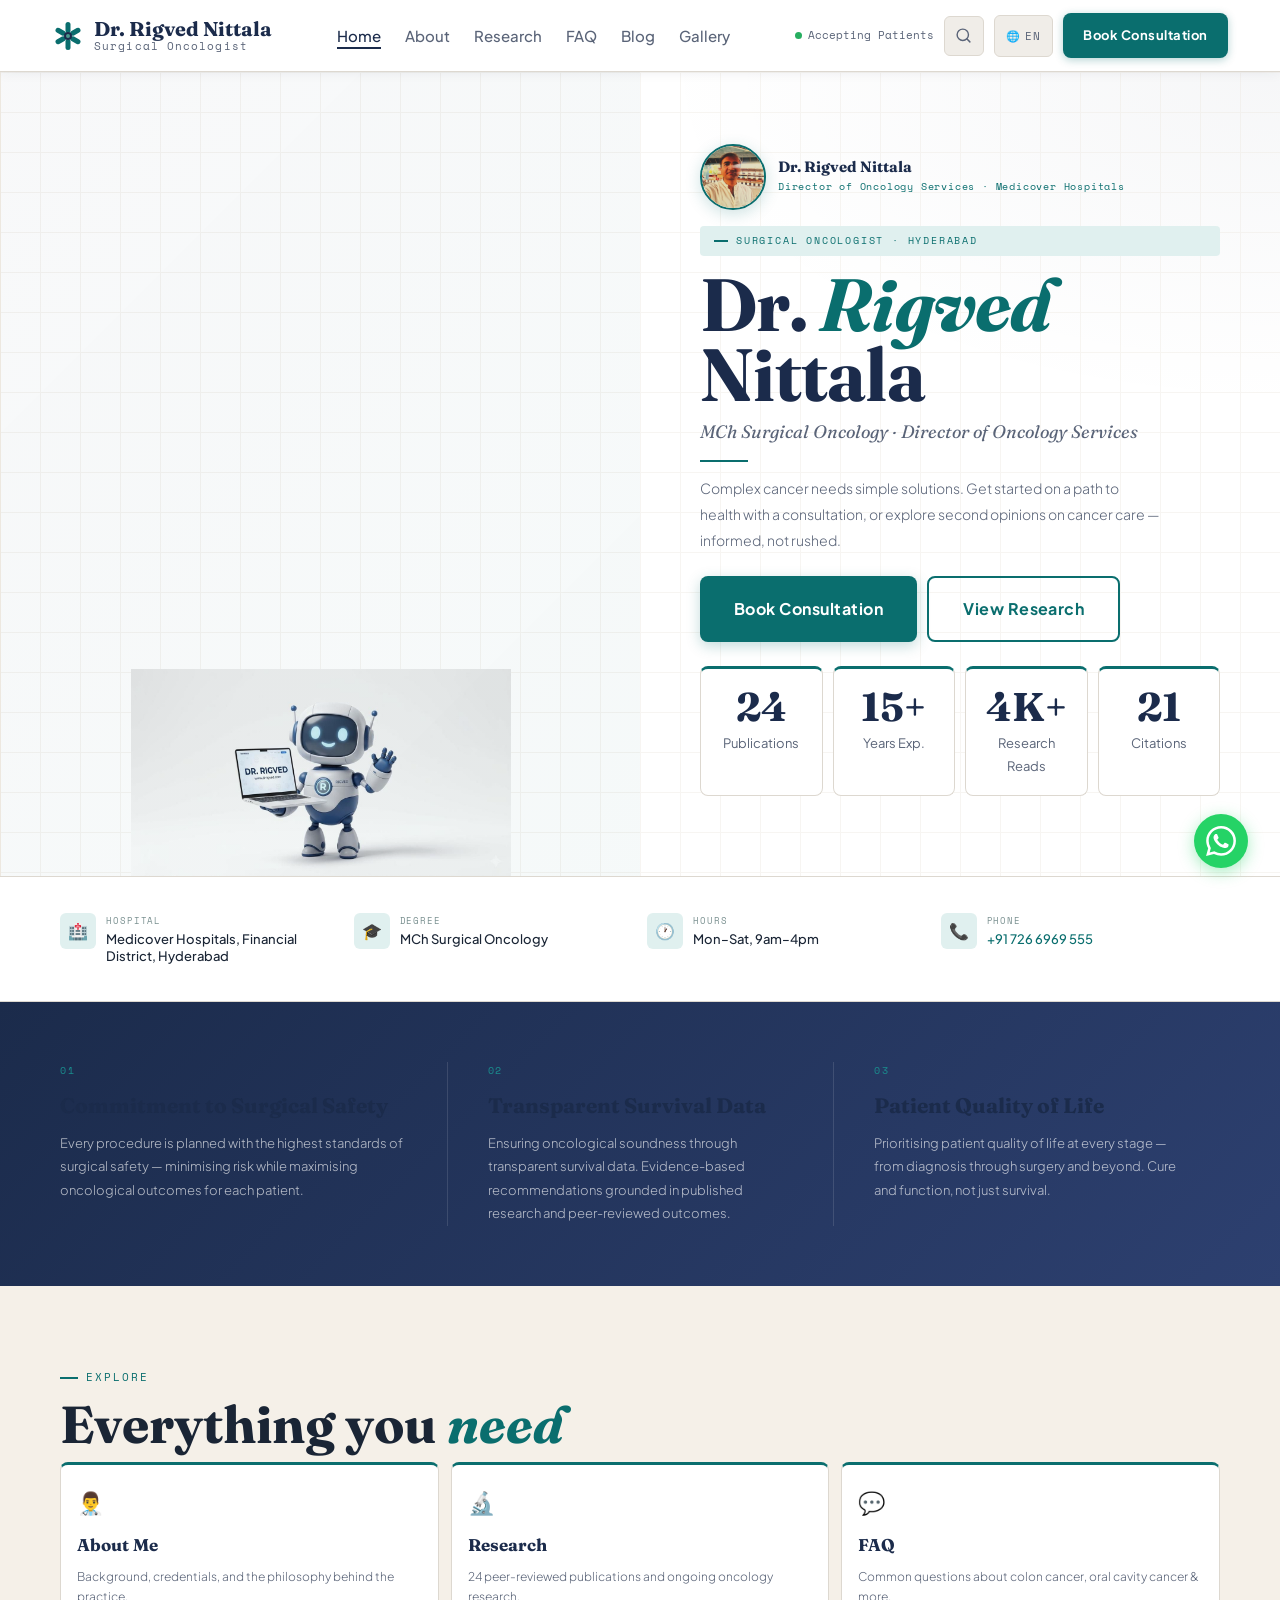
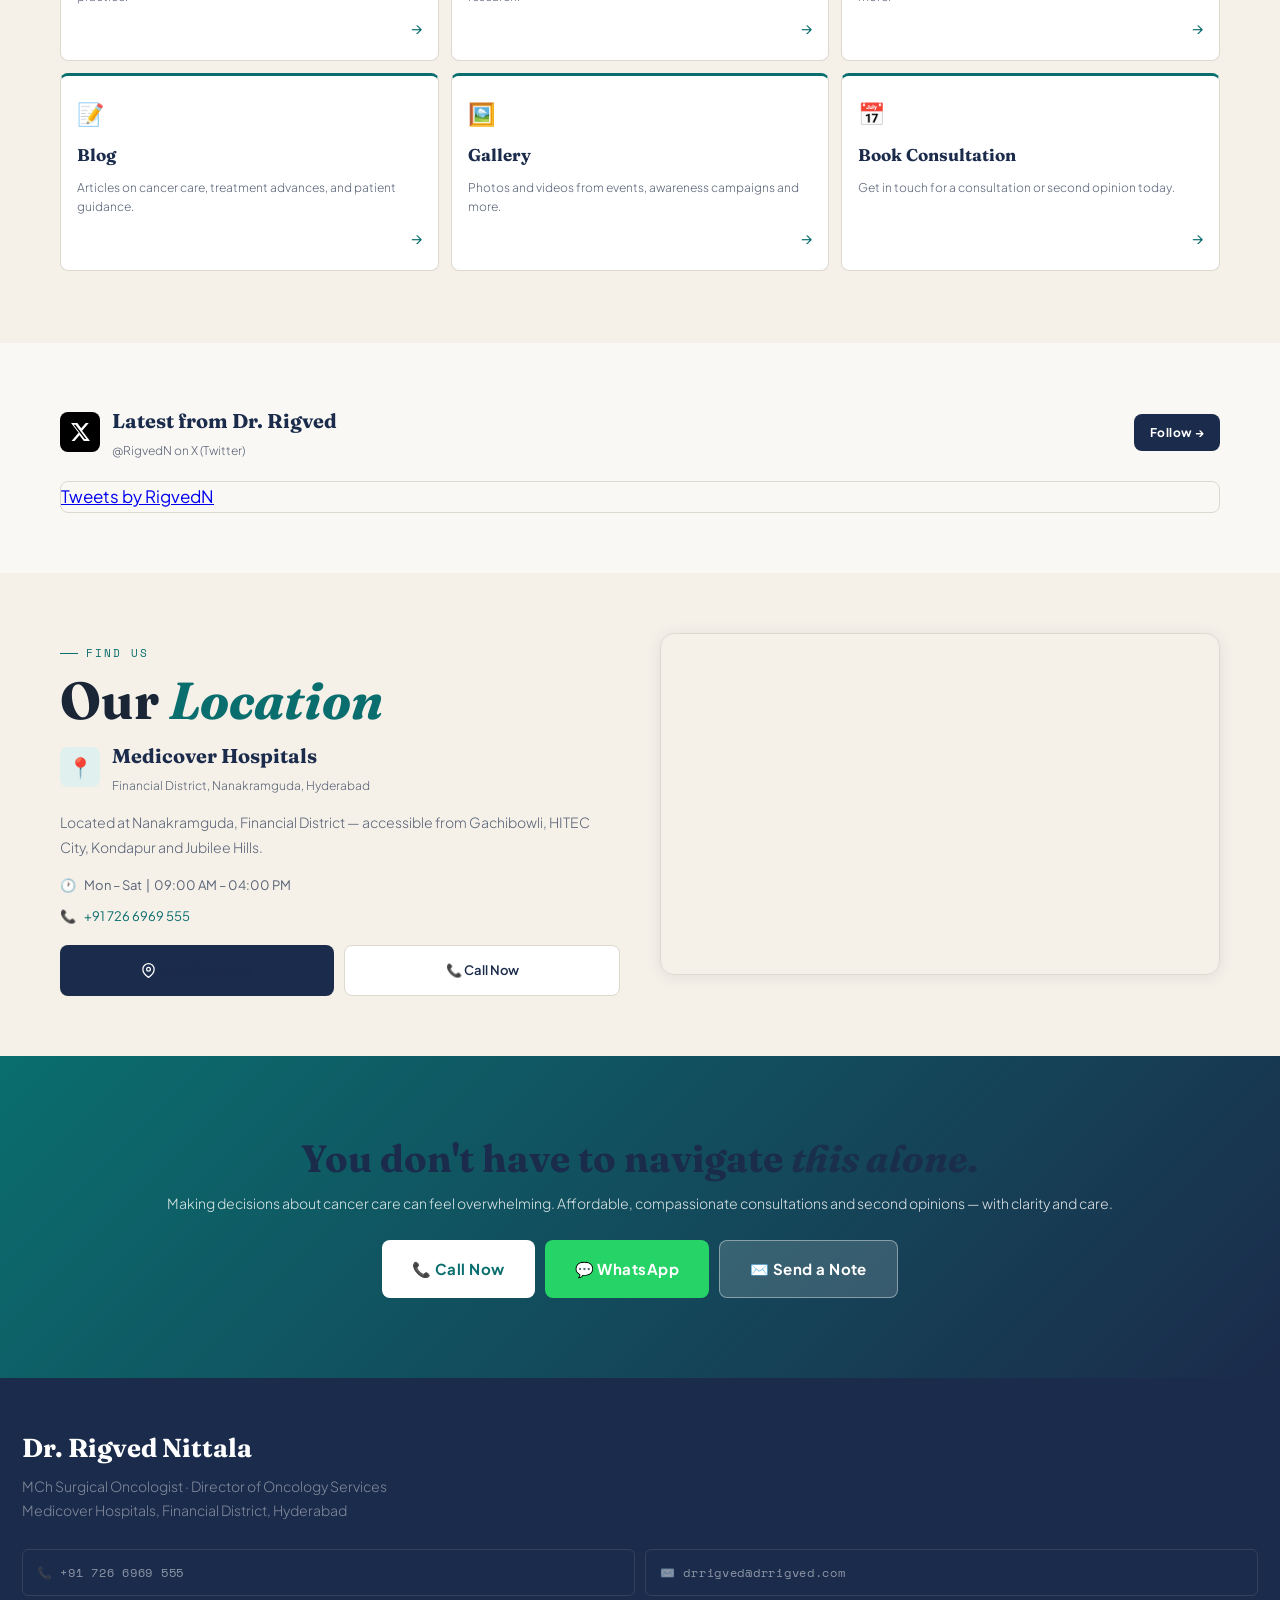
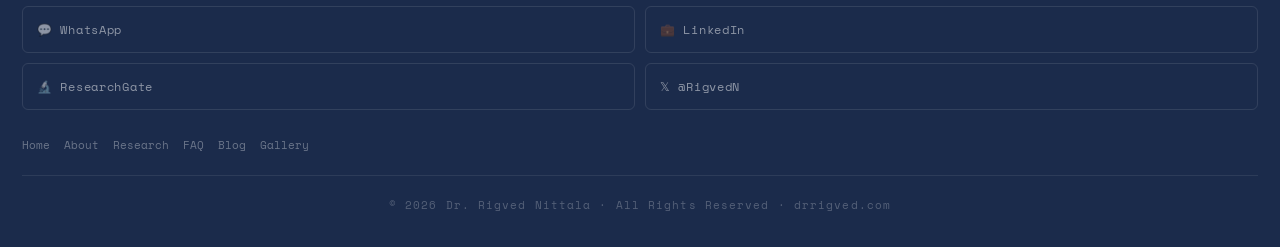
==== commit e9fa1ca8: "Add files via upload" ====
--- a/index.html
+++ b/index.html
@@ -34,7 +34,7 @@
 .pillar{border-top:1px solid rgba(255,255,255,.12);padding:24px 0}
 .pillar:first-child{border-top:none;padding-top:0}
 .pillar-num{font-family:var(--mono);font-size:10px;letter-spacing:.18em;color:var(--teal-light);margin-bottom:8px}
-.pillar-title{font-family:var(--serif);font-size:21px;font-weight:700;color:white;margin-bottom:8px}
+.pillar-title{font-family:var(--serif);font-size:21px;font-weight:700;color:var(--navy);margin-bottom:8px}
 .pillar-desc{font-size:13px;line-height:1.8;color:rgba(255,255,255,.68);font-weight:300}
 
 /* QUICK LINKS */
@@ -73,14 +73,14 @@
 .map-wrap{border-radius:var(--radius-lg);overflow:hidden;border:1px solid var(--border);box-shadow:var(--shadow)}
 .map-wrap iframe{width:100%;height:260px;border:0;display:block}
 .map-actions{display:flex;gap:10px;margin-top:12px}
-.map-btn{flex:1;display:flex;align-items:center;justify-content:center;gap:6px;padding:13px;background:var(--navy);color:white;border-radius:var(--radius);text-decoration:none;font-family:var(--sans);font-size:13px;font-weight:600;transition:background .2s;min-height:48px}
+.map-btn{flex:1;display:flex;align-items:center;justify-content:center;gap:6px;padding:13px;background:var(--navy);color:var(--navy);border-radius:var(--radius);text-decoration:none;font-family:var(--sans);font-size:13px;font-weight:600;transition:background .2s;min-height:48px}
 .map-btn:hover{background:var(--navy-light)}
 .map-btn-ghost{background:var(--white);color:var(--navy);border:1.5px solid var(--border)}
 .map-btn-ghost:hover{border-color:var(--navy)}
 
 /* CTA BANNER */
-.cta-banner{background:linear-gradient(135deg,var(--teal) 0%,var(--coral) 100%);padding:44px 20px;text-align:center}
-.cta-banner h2{font-family:var(--serif);font-size:28px;font-weight:700;color:white;margin-bottom:10px;line-height:1.2}
+.cta-banner{background:linear-gradient(135deg,var(--teal) 0%,var(--navy) 100%);padding:44px 20px;text-align:center}
+.cta-banner h2{font-family:var(--serif);font-size:28px;font-weight:700;color:var(--navy);margin-bottom:10px;line-height:1.2}
 .cta-banner p{font-size:14px;color:rgba(255,255,255,.85);font-weight:300;margin-bottom:24px;line-height:1.7}
 .cta-banner-btns{display:flex;flex-direction:column;gap:10px;max-width:300px;margin:0 auto}
 
--- a/shared.css
+++ b/shared.css
@@ -4,7 +4,7 @@
   --teal:#0A6E6E;--teal-light:#1A8F8F;--teal-pale:#E0F0EF;--teal-mid:#4A9B8E;--teal-deep:#065555;
   --navy:#1B2B4B;--navy-light:#2D4070;--navy-pale:#EEF2F8;
   --bg:#FAF8F4;--bg-ivory:#F5F0E8;--white:#FFFFFF;--surface:#F0EDE8;--surface2:#EBF3F1;
-  --text:#1A2535;--muted:#5A6478;--sage:#7A9090;
+  --text:#1A2535;--muted:#5A6478;--sage:#7A9090;--coral:var(--navy);
   --border:#DDD8D0;--border-light:#EDE8E0;
   --serif:'Fraunces',serif;
   --sans:'Plus Jakarta Sans',sans-serif;
